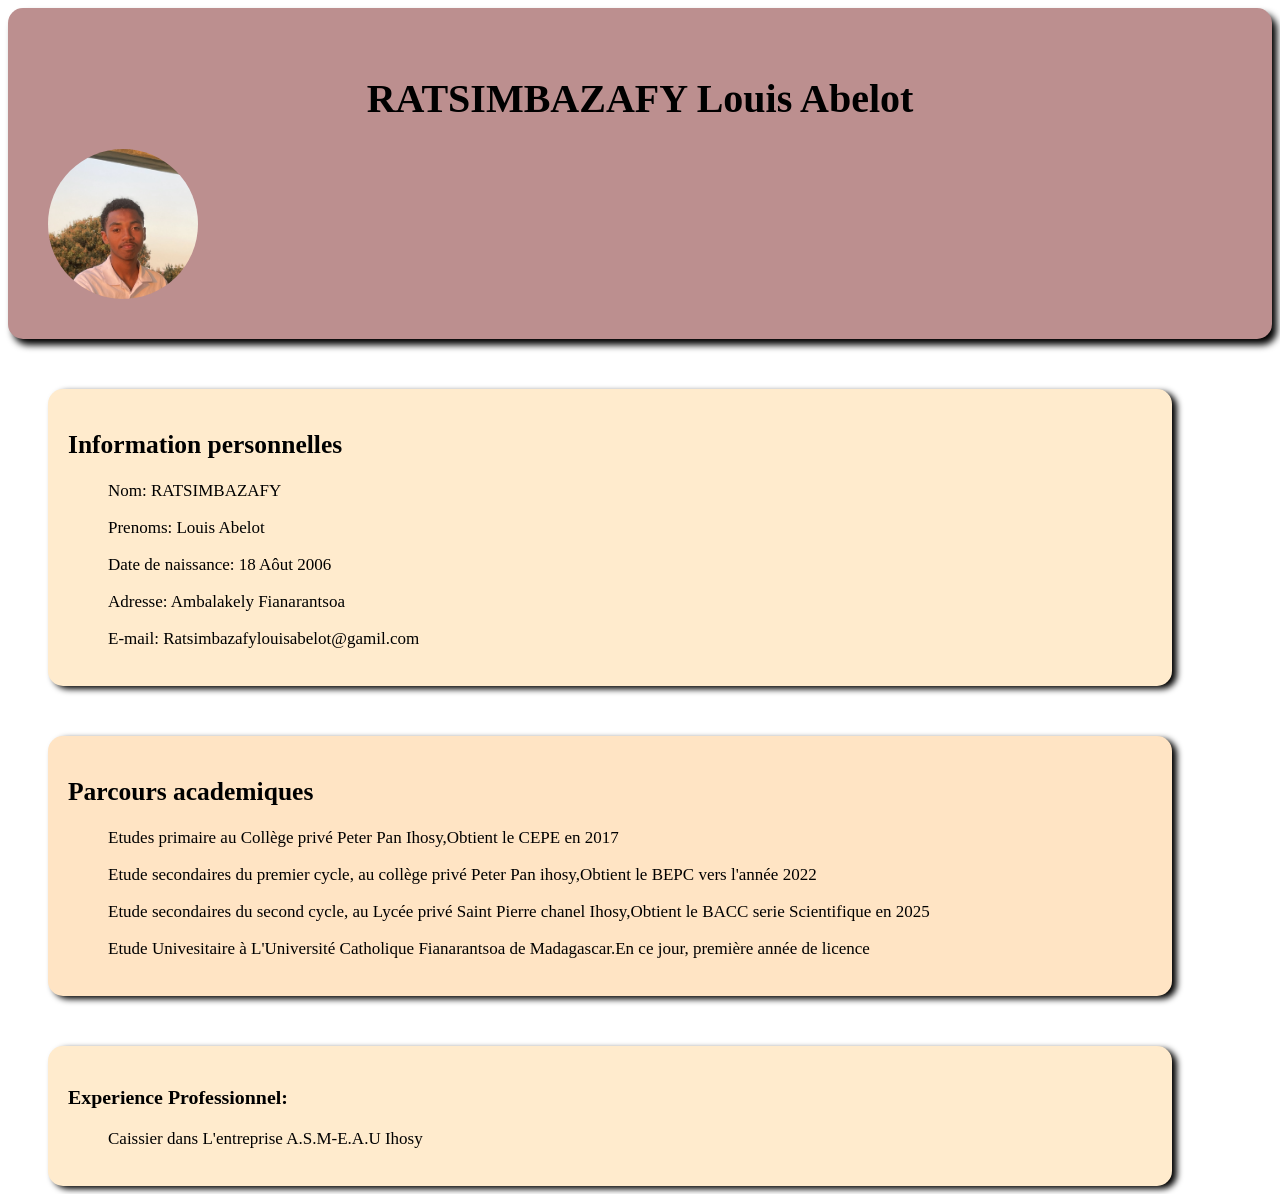
==== index.html @ c7db5fd6 "version1" ====
<!DOCTYPE html>
<html lang="en">
<head>
    <meta charset="UTF-8">
    <meta name="viewport" content="width=device-width, initial-scale=1.0">
    <title>CV</title>
    <link rel="stylesheet" href="texte2.css">
</head>
<body>
    <head>
        <div class="name">
            <h1>RATSIMBAZAFY Louis Abelot</h1>
            <img src="abelot.jpeg" alt="profil" class="photo">
        </div>
    </head>
    <Section class="main">
        <div>
            <h2>Information personnelles</h2>
            <ul>Nom: RATSIMBAZAFY</ul>
            <ul>Prenoms: Louis Abelot</ul>
            <ul>Date de naissance: 18 Aôut 2006</ul>
            <ul>Adresse: Ambalakely Fianarantsoa</ul>
            <ul>E-mail: Ratsimbazafylouisabelot@gamil.com</ul>
        </div>
    </Section>

    <section class="mine">
            <h2>Parcours academiques</h2>
            <ul>Etudes primaire au Collège privé Peter Pan Ihosy,Obtient le CEPE en 2017</ul>
            <ul>Etude secondaires du premier cycle, au collège privé Peter Pan ihosy,Obtient le BEPC vers l'année 2022</ul>
            <ul>Etude secondaires du second cycle, au Lycée privé Saint Pierre chanel Ihosy,Obtient le BACC serie Scientifique en 2025</ul>
            <ul>Etude Univesitaire à L'Université Catholique Fianarantsoa de Madagascar.En ce jour, première année de licence</ul>
    </section>

    <section class="none">
        <h3>Experience Professionnel:</h3>
        <ul>Caissier dans L'entreprise A.S.M-E.A.U Ihosy</ul>
    </section>
</body>
</html>
---- texte2.css ----
.photo{
    width: 150px;
    height: 150px;
    border-radius: 70%;
    object-fit: cover;
    display: block;
    margin-left: 0 auto;
    padding: (-10px);
}
.name{
    text-align: center;
    background-color: rosybrown;
    font-size: 20px;
    padding: 40px;
    border-radius: 15px;
    transition: 0.4s;
    box-shadow: 5px 6px 7px;
    display: block;
}    
.name:hover{
    transform: translateY(-10px);
    background: brown;
}
.main h1{
    margin-left: 40px;
}
.main{
    margin-left: 30px;
    background: blanchedalmond;
    padding: 20px;
    margin-left: 40px;
    border-radius: 15px;
    margin-top: 50px;
    margin-right: 100px;
    transition: 0.4s;
    font-size: 17px;
    box-shadow: 5px 3px 6px;
}
.main:hover{
    transform: translateY(-10px);
    background: brown;
}
.mine{
    margin-left: 30px;
    background: bisque;
    padding: 20px;
    margin-left: 40px;
    border-radius: 15px;
    margin-top: 50px;
    margin-right: 100px;
    transition: 0.4s;
    font-size: 17px;
    box-shadow: 5px 3px 6px;
}
.mine:hover{
    transform: translateY(-10px);
    background: brown;
}
.none{
    margin-left: 30px;
    background: blanchedalmond;
    padding: 20px;
    margin-left: 40px;
    border-radius: 15px;
    margin-top: 50px;
    margin-right: 100px;
    transition: 0.4s;
    font-size: 17px;
    box-shadow: 5px 3px 6px;
}
.none:hover{
    transform: translateY(-10px);
    background: brown;
}
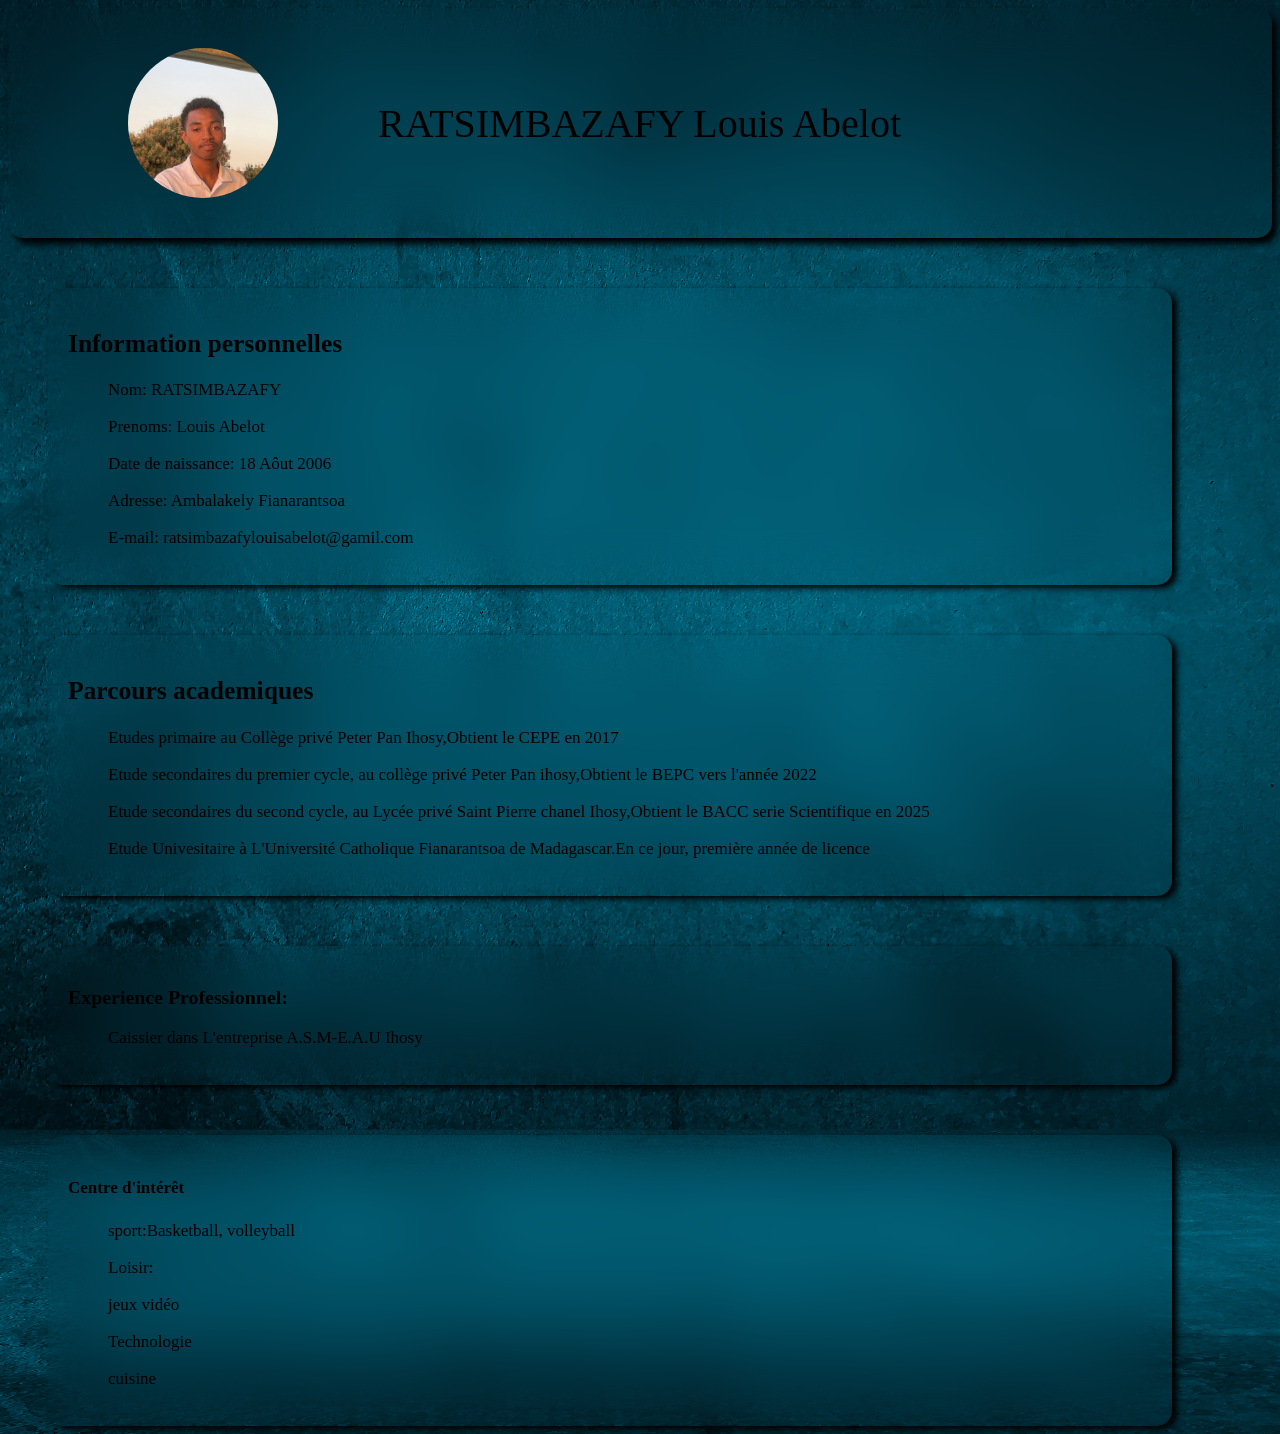
==== commit ea2b9163: "version2" ====
--- a/index.html
+++ b/index.html
@@ -9,8 +9,8 @@
 <body>
     <head>
         <div class="name">
-            <h1>RATSIMBAZAFY Louis Abelot</h1>
             <img src="abelot.jpeg" alt="profil" class="photo">
+            RATSIMBAZAFY Louis Abelot
         </div>
     </head>
     <Section class="main">
@@ -20,7 +20,7 @@
             <ul>Prenoms: Louis Abelot</ul>
             <ul>Date de naissance: 18 Aôut 2006</ul>
             <ul>Adresse: Ambalakely Fianarantsoa</ul>
-            <ul>E-mail: Ratsimbazafylouisabelot@gamil.com</ul>
+            <ul>E-mail: ratsimbazafylouisabelot@gamil.com</ul>
         </div>
     </Section>
 
@@ -36,5 +36,14 @@
         <h3>Experience Professionnel:</h3>
         <ul>Caissier dans L'entreprise A.S.M-E.A.U Ihosy</ul>
     </section>
+
+    <section class="centre">
+        <h4>Centre d'intérêt</h4>
+        <ul>sport:Basketball, volleyball</ul>
+        <ul>Loisir:</ul>
+        <ul>jeux vidéo</ul>
+        <ul>Technologie</ul>
+        <ul>cuisine</ul>
+    </section>
 </body>
 </html>
--- a/texte2.css
+++ b/texte2.css
@@ -3,30 +3,37 @@
     height: 150px;
     border-radius: 70%;
     object-fit: cover;
-    display: block;
-    margin-left: 0 auto;
-    padding: (-10px);
+    margin-left: 80px;
+    margin-right: 100px;
+}
+body{
+    background: url(img.jpg);
+    background-position: center;
+    background-size: cover;
 }
 .name{
     text-align: center;
-    background-color: rosybrown;
-    font-size: 20px;
+    background-color: transparent;
+    font-size: 40px;
     padding: 40px;
     border-radius: 15px;
     transition: 0.4s;
     box-shadow: 5px 6px 7px;
-    display: block;
+    display: flex;
+    align-items: center;
+    backdrop-filter: blur(25px);
 }    
 .name:hover{
     transform: translateY(-10px);
-    background: brown;
+    background: white;
 }
 .main h1{
     margin-left: 40px;
 }
 .main{
+    color: black;
     margin-left: 30px;
-    background: blanchedalmond;
+    background: transparent;
     padding: 20px;
     margin-left: 40px;
     border-radius: 15px;
@@ -35,14 +42,15 @@
     transition: 0.4s;
     font-size: 17px;
     box-shadow: 5px 3px 6px;
+    backdrop-filter: blur(25px);
 }
 .main:hover{
     transform: translateY(-10px);
-    background: brown;
+    background: white;
 }
 .mine{
     margin-left: 30px;
-    background: bisque;
+    background: transparent;
     padding: 20px;
     margin-left: 40px;
     border-radius: 15px;
@@ -51,14 +59,15 @@
     transition: 0.4s;
     font-size: 17px;
     box-shadow: 5px 3px 6px;
+    backdrop-filter: blur(25px);
 }
 .mine:hover{
     transform: translateY(-10px);
-    background: brown;
+    background: white;
 }
 .none{
     margin-left: 30px;
-    background: blanchedalmond;
+    background: transparent;
     padding: 20px;
     margin-left: 40px;
     border-radius: 15px;
@@ -67,8 +76,26 @@
     transition: 0.4s;
     font-size: 17px;
     box-shadow: 5px 3px 6px;
+    backdrop-filter: blur(25px);
 }
 .none:hover{
     transform: translateY(-10px);
-    background: brown;
+    background: white;
+}
+.centre{
+    margin-left: 30px;
+    background: transparent;
+    padding: 20px;
+    margin-left: 40px;
+    border-radius: 15px;
+    margin-top: 50px;
+    margin-right: 100px;
+    transition: 0.4s;
+    font-size: 17px;
+    box-shadow: 5px 3px 6px;
+    backdrop-filter: blur(25px);
+}
+.centre:hover{
+    transform: translateY(-10px);
+    background: white;
 }
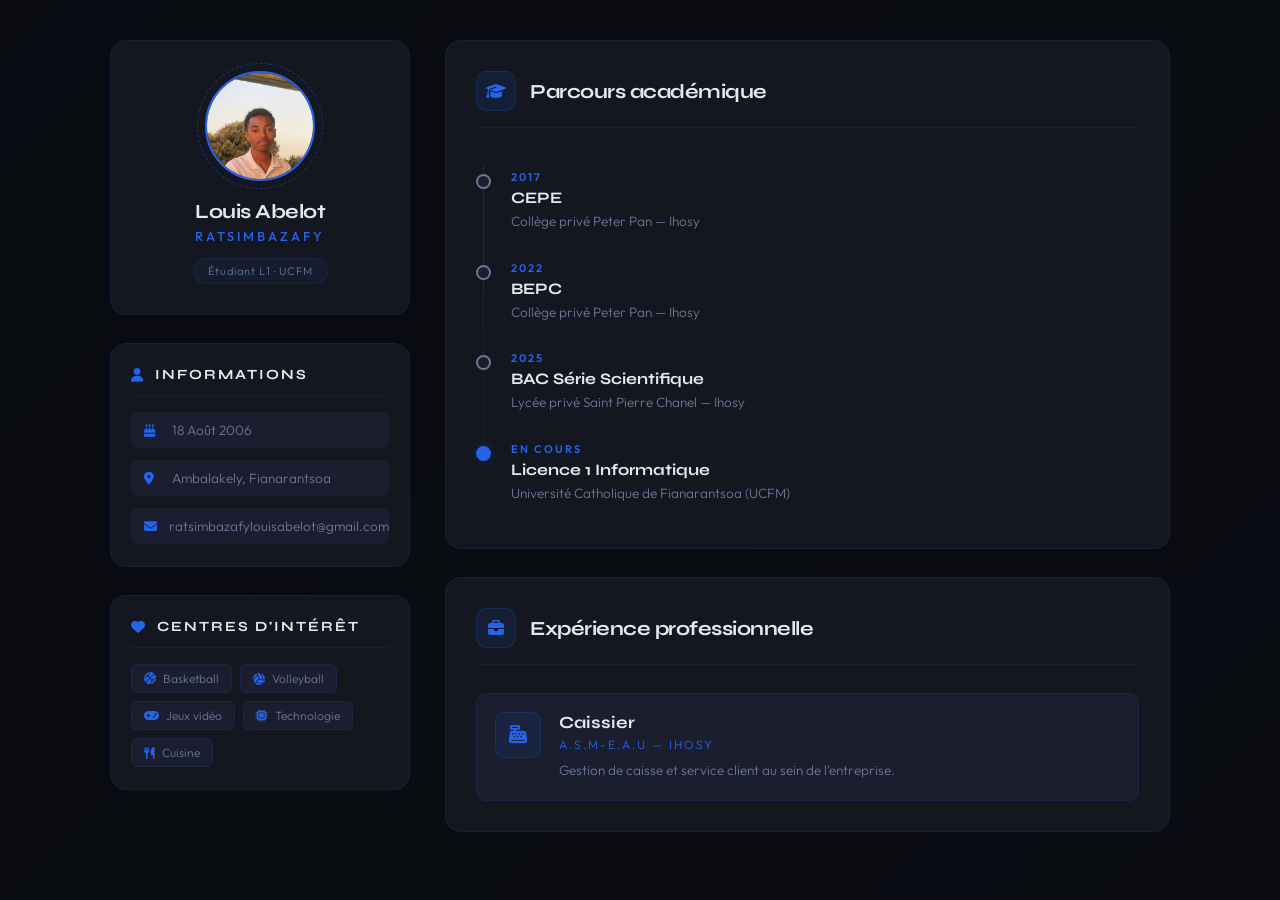
==== commit 8c21687f: "version5" ====
--- a/index.html
+++ b/index.html
@@ -1,49 +1,113 @@
 <!DOCTYPE html>
-<html lang="en">
+<html lang="fr">
 <head>
     <meta charset="UTF-8">
     <meta name="viewport" content="width=device-width, initial-scale=1.0">
-    <title>CV</title>
+    <title>RATSIMBAZAFY Louis Abelot — CV</title>
+    <link rel="stylesheet" href="https://cdnjs.cloudflare.com/ajax/libs/font-awesome/6.4.0/css/all.min.css">
+    <link href="https://fonts.googleapis.com/css2?family=Syne:wght@400;600;700;800&family=Outfit:wght@300;400;500&display=swap" rel="stylesheet">
     <link rel="stylesheet" href="texte2.css">
 </head>
 <body>
-    <head>
-        <div class="name">
-            <img src="abelot.jpeg" alt="profil" class="photo">
-            RATSIMBAZAFY Louis Abelot
-        </div>
-    </head>
-    <Section class="main">
-        <div>
-            <h2>Information personnelles</h2>
-            <ul>Nom: RATSIMBAZAFY</ul>
-            <ul>Prenoms: Louis Abelot</ul>
-            <ul>Date de naissance: 18 Aôut 2006</ul>
-            <ul>Adresse: Ambalakely Fianarantsoa</ul>
-            <ul>E-mail: ratsimbazafylouisabelot@gamil.com</ul>
-        </div>
-    </Section>
 
-    <section class="mine">
-            <h2>Parcours academiques</h2>
-            <ul>Etudes primaire au Collège privé Peter Pan Ihosy,Obtient le CEPE en 2017</ul>
-            <ul>Etude secondaires du premier cycle, au collège privé Peter Pan ihosy,Obtient le BEPC vers l'année 2022</ul>
-            <ul>Etude secondaires du second cycle, au Lycée privé Saint Pierre chanel Ihosy,Obtient le BACC serie Scientifique en 2025</ul>
-            <ul>Etude Univesitaire à L'Université Catholique Fianarantsoa de Madagascar.En ce jour, première année de licence</ul>
-    </section>
+    <div class="bg-overlay"></div>
 
-    <section class="none">
-        <h3>Experience Professionnel:</h3>
-        <ul>Caissier dans L'entreprise A.S.M-E.A.U Ihosy</ul>
-    </section>
+    <div class="cv-wrapper">
 
-    <section class="centre">
-        <h4>Centre d'intérêt</h4>
-        <ul>sport:Basketball, volleyball</ul>
-        <ul>Loisir:</ul>
-        <ul>jeux vidéo</ul>
-        <ul>Technologie</ul>
-        <ul>cuisine</ul>
-    </section>
+        <!-- SIDEBAR -->
+        <aside class="sidebar">
+            <div class="profile-block">
+                <div class="photo-wrap">
+                    <img src="abelot.jpeg" alt="Louis Abelot" class="photo">
+                    <div class="photo-ring"></div>
+                </div>
+                <h1 class="full-name">Louis Abelot</h1>
+                <p class="last-name">RATSIMBAZAFY</p>
+                <span class="badge">Étudiant L1 · UCFM</span>
+            </div>
+
+            <div class="sidebar-section">
+                <h3><i class="fas fa-user"></i> Informations</h3>
+                <ul>
+                    <li><i class="fas fa-birthday-cake"></i> 18 Août 2006</li>
+                    <li><i class="fas fa-map-marker-alt"></i> Ambalakely, Fianarantsoa</li>
+                    <li><i class="fas fa-envelope"></i> ratsimbazafylouisabelot@gmail.com</li>
+                </ul>
+            </div>
+
+            <div class="sidebar-section">
+                <h3><i class="fas fa-heart"></i> Centres d'intérêt</h3>
+                <div class="interest-tags">
+                    <span><i class="fas fa-basketball-ball"></i> Basketball</span>
+                    <span><i class="fas fa-volleyball-ball"></i> Volleyball</span>
+                    <span><i class="fas fa-gamepad"></i> Jeux vidéo</span>
+                    <span><i class="fas fa-microchip"></i> Technologie</span>
+                    <span><i class="fas fa-utensils"></i> Cuisine</span>
+                </div>
+            </div>
+        </aside>
+
+        <!-- MAIN CONTENT -->
+        <main class="main-content">
+
+            <section class="cv-section">
+                <div class="section-label">
+                    <i class="fas fa-graduation-cap"></i>
+                    <h2>Parcours académique</h2>
+                </div>
+                <div class="timeline">
+                    <div class="timeline-item">
+                        <div class="tl-dot"></div>
+                        <div class="tl-body">
+                            <span class="tl-year">2017</span>
+                            <h4>CEPE</h4>
+                            <p>Collège privé Peter Pan — Ihosy</p>
+                        </div>
+                    </div>
+                    <div class="timeline-item">
+                        <div class="tl-dot"></div>
+                        <div class="tl-body">
+                            <span class="tl-year">2022</span>
+                            <h4>BEPC</h4>
+                            <p>Collège privé Peter Pan — Ihosy</p>
+                        </div>
+                    </div>
+                    <div class="timeline-item">
+                        <div class="tl-dot"></div>
+                        <div class="tl-body">
+                            <span class="tl-year">2025</span>
+                            <h4>BAC Série Scientifique</h4>
+                            <p>Lycée privé Saint Pierre Chanel — Ihosy</p>
+                        </div>
+                    </div>
+                    <div class="timeline-item active">
+                        <div class="tl-dot"></div>
+                        <div class="tl-body">
+                            <span class="tl-year">En cours</span>
+                            <h4>Licence 1 Informatique</h4>
+                            <p>Université Catholique de Fianarantsoa (UCFM)</p>
+                        </div>
+                    </div>
+                </div>
+            </section>
+
+            <section class="cv-section">
+                <div class="section-label">
+                    <i class="fas fa-briefcase"></i>
+                    <h2>Expérience professionnelle</h2>
+                </div>
+                <div class="exp-card">
+                    <div class="exp-icon"><i class="fas fa-cash-register"></i></div>
+                    <div class="exp-body">
+                        <h4>Caissier</h4>
+                        <span class="exp-company">A.S.M-E.A.U — Ihosy</span>
+                        <p>Gestion de caisse et service client au sein de l'entreprise.</p>
+                    </div>
+                </div>
+            </section>
+
+        </main>
+    </div>
+
 </body>
-</html>+</html>
--- a/texte2.css
+++ b/texte2.css
@@ -1,101 +1,357 @@
-.photo{
-    width: 150px;
-    height: 150px;
-    border-radius: 70%;
+/* ===========================
+   VARIABLES
+=========================== */
+:root {
+    --accent: #2563eb;
+    --accent-dark: #1d4ed8;
+    --accent-glow: rgba(37, 99, 235, 0.2);
+    --bg: #0a0c12;
+    --bg-2: #0f1118;
+    --bg-card: #141720;
+    --bg-card-2: #1a1e2e;
+    --text: #e2e8f4;
+    --text-muted: #6b7799;
+    --border: rgba(37, 99, 235, 0.12);
+    --font-display: 'Syne', sans-serif;
+    --font-body: 'Outfit', sans-serif;
+    --ease: cubic-bezier(0.25, 0.46, 0.45, 0.94);
+}
+
+/* ===========================
+   BASE
+=========================== */
+* { margin: 0; padding: 0; box-sizing: border-box; }
+
+html { font-size: 62.5%; }
+
+body {
+    background: var(--bg);
+    color: var(--text);
+    font-family: var(--font-body);
+    font-weight: 300;
+    min-height: 100vh;
+    position: relative;
+    overflow-x: hidden;
+}
+
+/* BG IMAGE */
+body::before {
+    content: '';
+    position: fixed; inset: 0;
+    background: url('img.jpeg') center/cover no-repeat;
+    filter: grayscale(80%) brightness(0.15);
+    z-index: 0;
+}
+
+.bg-overlay {
+    position: fixed; inset: 0;
+    background: linear-gradient(135deg, rgba(10,12,18,0.95) 0%, rgba(10,12,18,0.88) 100%);
+    z-index: 1;
+}
+
+/* ===========================
+   LAYOUT
+=========================== */
+.cv-wrapper {
+    position: relative; z-index: 2;
+    display: grid;
+    grid-template-columns: 300px 1fr;
+    min-height: 100vh;
+    max-width: 1100px;
+    margin: 0 auto;
+    padding: 40px 20px;
+    gap: 35px;
+    align-items: start;
+}
+
+/* ===========================
+   SIDEBAR
+=========================== */
+.sidebar {
+    display: flex;
+    flex-direction: column;
+    gap: 28px;
+    position: sticky;
+    top: 40px;
+}
+
+/* PROFILE BLOCK */
+.profile-block {
+    background: var(--bg-card);
+    border: 1px solid var(--border);
+    border-radius: 16px;
+    padding: 30px 20px;
+    text-align: center;
+    transition: box-shadow 0.3s;
+}
+
+.profile-block:hover {
+    box-shadow: 0 10px 40px rgba(0,0,0,0.4), 0 0 0 1px rgba(37,99,235,0.15);
+}
+
+.photo-wrap {
+    position: relative;
+    width: 110px; height: 110px;
+    margin: 0 auto 18px;
+}
+
+.photo {
+    width: 100%; height: 100%;
     object-fit: cover;
-    margin-left: 80px;
-    margin-right: 100px;
-}
-body{
-    background: url(img.jpg);
-    background-position: center;
-    background-size: cover;
-}
-.name{
-    text-align: center;
-    background-color: transparent;
-    font-size: 40px;
-    padding: 40px;
-    border-radius: 15px;
-    transition: 0.4s;
-    box-shadow: 5px 6px 7px;
-    display: flex;
-    align-items: center;
-    backdrop-filter: blur(25px);
-}    
-.name:hover{
-    transform: translateY(-10px);
-    background: white;
-}
-.main h1{
-    margin-left: 40px;
-}
-.main{
-    color: black;
-    margin-left: 30px;
-    background: transparent;
-    padding: 20px;
-    margin-left: 40px;
-    border-radius: 15px;
-    margin-top: 50px;
-    margin-right: 100px;
-    transition: 0.4s;
-    font-size: 17px;
-    box-shadow: 5px 3px 6px;
-    backdrop-filter: blur(25px);
-}
-.main:hover{
-    transform: translateY(-10px);
-    background: white;
-}
-.mine{
-    margin-left: 30px;
-    background: transparent;
-    padding: 20px;
-    margin-left: 40px;
-    border-radius: 15px;
-    margin-top: 50px;
-    margin-right: 100px;
-    transition: 0.4s;
-    font-size: 17px;
-    box-shadow: 5px 3px 6px;
-    backdrop-filter: blur(25px);
-}
-.mine:hover{
-    transform: translateY(-10px);
-    background: white;
-}
-.none{
-    margin-left: 30px;
-    background: transparent;
-    padding: 20px;
-    margin-left: 40px;
-    border-radius: 15px;
-    margin-top: 50px;
-    margin-right: 100px;
-    transition: 0.4s;
-    font-size: 17px;
-    box-shadow: 5px 3px 6px;
-    backdrop-filter: blur(25px);
-}
-.none:hover{
-    transform: translateY(-10px);
-    background: white;
-}
-.centre{
-    margin-left: 30px;
-    background: transparent;
-    padding: 20px;
-    margin-left: 40px;
-    border-radius: 15px;
-    margin-top: 50px;
-    margin-right: 100px;
-    transition: 0.4s;
-    font-size: 17px;
-    box-shadow: 5px 3px 6px;
-    backdrop-filter: blur(25px);
-}
-.centre:hover{
-    transform: translateY(-10px);
-    background: white;
-}+    border-radius: 50%;
+    border: 2px solid var(--accent);
+    display: block;
+    position: relative; z-index: 2;
+}
+
+.photo-ring {
+    position: absolute; inset: -8px;
+    border: 1px dashed rgba(37,99,235,0.4);
+    border-radius: 50%;
+    animation: spin 20s linear infinite;
+}
+
+@keyframes spin { from{transform:rotate(0deg)} to{transform:rotate(360deg)} }
+
+.full-name {
+    font-family: var(--font-display);
+    font-size: 2rem; font-weight: 700;
+    color: var(--text); letter-spacing: -0.5px;
+    margin-bottom: 4px;
+}
+
+.last-name {
+    font-size: 1.3rem; color: var(--accent);
+    letter-spacing: 3px; text-transform: uppercase;
+    margin-bottom: 14px; font-weight: 500;
+}
+
+.badge {
+    display: inline-block;
+    font-size: 1.1rem; color: var(--text-muted);
+    padding: 5px 14px;
+    background: rgba(37,99,235,0.07);
+    border: 1px solid var(--border);
+    border-radius: 100px;
+    letter-spacing: 1px;
+}
+
+/* SIDEBAR SECTIONS */
+.sidebar-section {
+    background: var(--bg-card);
+    border: 1px solid var(--border);
+    border-radius: 16px;
+    padding: 22px 20px;
+    transition: border-color 0.3s;
+}
+
+.sidebar-section:hover { border-color: rgba(37,99,235,0.3); }
+
+.sidebar-section h3 {
+    font-family: var(--font-display);
+    font-size: 1.4rem; font-weight: 700;
+    color: var(--text); margin-bottom: 16px;
+    display: flex; align-items: center; gap: 10px;
+    text-transform: uppercase; letter-spacing: 2px;
+    padding-bottom: 12px;
+    border-bottom: 1px solid var(--border);
+}
+
+.sidebar-section h3 i { color: var(--accent); font-size: 1.4rem; }
+
+.sidebar-section ul { list-style: none; display: flex; flex-direction: column; gap: 12px; }
+
+.sidebar-section ul li {
+    font-size: 1.35rem; color: var(--text-muted);
+    display: flex; align-items: center; gap: 12px;
+    padding: 8px 12px;
+    background: var(--bg-card-2);
+    border-radius: 8px;
+    border: 1px solid transparent;
+    transition: all 0.3s;
+}
+
+.sidebar-section ul li:hover {
+    border-color: var(--border);
+    color: var(--text);
+}
+
+.sidebar-section ul li i { color: var(--accent); width: 16px; font-size: 1.3rem; }
+
+/* INTEREST TAGS */
+.interest-tags {
+    display: flex; flex-wrap: wrap; gap: 8px;
+}
+
+.interest-tags span {
+    font-size: 1.2rem; color: var(--text-muted);
+    padding: 6px 12px;
+    background: var(--bg-card-2);
+    border: 1px solid var(--border);
+    border-radius: 6px;
+    display: flex; align-items: center; gap: 7px;
+    transition: all 0.3s;
+    cursor: default;
+}
+
+.interest-tags span:hover {
+    border-color: var(--accent);
+    color: var(--accent);
+    background: rgba(37,99,235,0.07);
+}
+
+.interest-tags span i { color: var(--accent); font-size: 1.2rem; }
+
+/* ===========================
+   MAIN CONTENT
+=========================== */
+.main-content {
+    display: flex; flex-direction: column; gap: 28px;
+}
+
+.cv-section {
+    background: var(--bg-card);
+    border: 1px solid var(--border);
+    border-radius: 16px;
+    padding: 30px;
+    transition: border-color 0.3s, box-shadow 0.3s;
+}
+
+.cv-section:hover {
+    border-color: rgba(37,99,235,0.25);
+    box-shadow: 0 8px 30px rgba(0,0,0,0.3);
+}
+
+.section-label {
+    display: flex; align-items: center; gap: 14px;
+    margin-bottom: 28px;
+    padding-bottom: 16px;
+    border-bottom: 1px solid var(--border);
+}
+
+.section-label i {
+    width: 40px; height: 40px;
+    background: rgba(37,99,235,0.1);
+    border: 1px solid rgba(37,99,235,0.2);
+    border-radius: 10px;
+    display: flex; align-items: center; justify-content: center;
+    color: var(--accent); font-size: 1.6rem;
+    flex-shrink: 0;
+}
+
+.section-label h2 {
+    font-family: var(--font-display);
+    font-size: 2rem; font-weight: 700;
+    color: var(--text); letter-spacing: -0.5px;
+}
+
+/* TIMELINE */
+.timeline { display: flex; flex-direction: column; gap: 0; position: relative; }
+
+.timeline::before {
+    content: '';
+    position: absolute; left: 7px; top: 10px; bottom: 10px;
+    width: 1px;
+    background: linear-gradient(180deg, var(--accent), transparent);
+    opacity: 0.3;
+}
+
+.timeline-item {
+    display: flex; gap: 20px; align-items: flex-start;
+    padding: 14px 0;
+    position: relative;
+}
+
+.tl-dot {
+    width: 15px; height: 15px;
+    border-radius: 50%;
+    background: var(--bg-card-2);
+    border: 2px solid var(--text-muted);
+    flex-shrink: 0; margin-top: 4px;
+    transition: all 0.3s;
+    position: relative; z-index: 1;
+}
+
+.timeline-item:hover .tl-dot,
+.timeline-item.active .tl-dot {
+    background: var(--accent);
+    border-color: var(--accent);
+    box-shadow: 0 0 12px var(--accent-glow);
+}
+
+.tl-body { flex: 1; }
+
+.tl-year {
+    font-size: 1.1rem; font-weight: 600;
+    color: var(--accent); letter-spacing: 2px;
+    text-transform: uppercase;
+    display: block; margin-bottom: 4px;
+}
+
+.tl-body h4 {
+    font-family: var(--font-display);
+    font-size: 1.6rem; font-weight: 700;
+    color: var(--text); margin-bottom: 4px;
+}
+
+.tl-body p { font-size: 1.35rem; color: var(--text-muted); line-height: 1.6; }
+
+/* EXPERIENCE CARD */
+.exp-card {
+    display: flex; align-items: flex-start; gap: 18px;
+    padding: 18px;
+    background: var(--bg-card-2);
+    border: 1px solid var(--border);
+    border-radius: 10px;
+    transition: all 0.3s;
+}
+
+.exp-card:hover {
+    border-color: rgba(37,99,235,0.3);
+    transform: translateX(5px);
+}
+
+.exp-icon {
+    width: 46px; height: 46px;
+    background: rgba(37,99,235,0.1);
+    border: 1px solid rgba(37,99,235,0.2);
+    border-radius: 10px;
+    display: flex; align-items: center; justify-content: center;
+    color: var(--accent); font-size: 1.8rem; flex-shrink: 0;
+}
+
+.exp-body h4 {
+    font-family: var(--font-display);
+    font-size: 1.7rem; font-weight: 700;
+    color: var(--text); margin-bottom: 4px;
+}
+
+.exp-company {
+    font-size: 1.2rem; color: var(--accent);
+    letter-spacing: 2px; text-transform: uppercase;
+    display: block; margin-bottom: 8px;
+}
+
+.exp-body p { font-size: 1.35rem; color: var(--text-muted); line-height: 1.6; }
+
+/* ===========================
+   RESPONSIVE
+=========================== */
+@media (max-width: 768px) {
+    .cv-wrapper {
+        grid-template-columns: 1fr;
+        padding: 20px 15px;
+        gap: 20px;
+    }
+
+    .sidebar { position: static; }
+
+    .profile-block { padding: 25px 15px; }
+}
+
+@media (max-width: 480px) {
+    html { font-size: 55%; }
+    .cv-wrapper { padding: 15px 10px; }
+    .cv-section { padding: 20px; }
+    .sidebar-section { padding: 18px; }
+}
